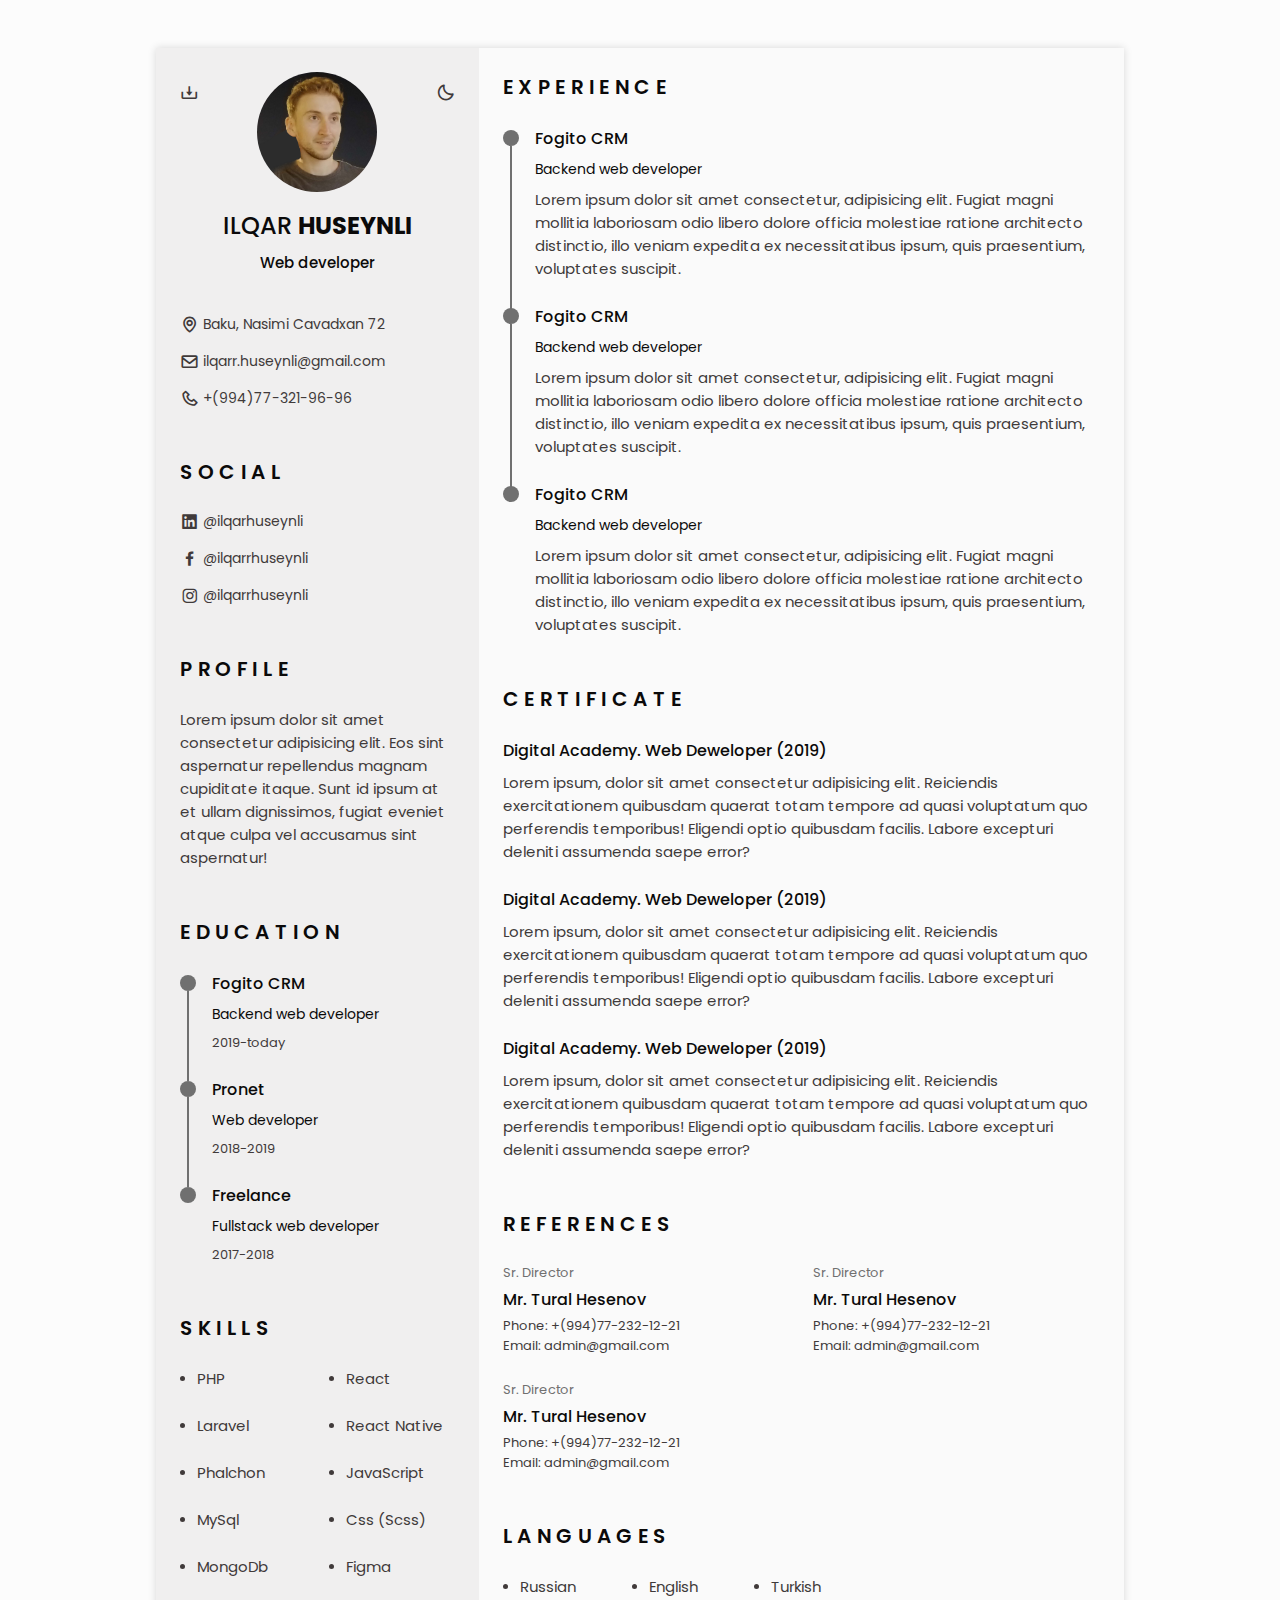
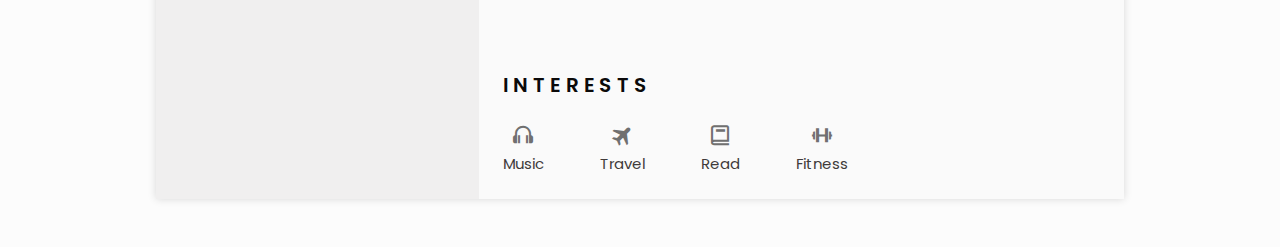
==== index.html @ d9e414d0 "first commit" ====
<!DOCTYPE html>
    <html lang="en">
    <head>
        <meta charset="UTF-8">
        <meta name="viewport" content="width=device-width, initial-scale=1.0">

        <!--========== BOX ICONS ==========-->
        <link rel="stylesheet" href="https://cdn.jsdelivr.net/npm/boxicons@latest/css/boxicons.min.css">

        <!--========== CSS ==========-->
        <link rel="stylesheet" href="assets/css/styles.css">

        <title>ILQAR HUSEYNLI resume cv</title>
    </head>
    <body>
        <!--========== HEADER ==========-->
        <header class="l-header" id="header">
            <nav class="nav bd-container">
                <a href="#" class="nav__logo">ILQAR</a>
                <div class="nav__menu" id="nav-menu">
                    <ul class="nav__list">
                        <li class="nav__item">
                            <a href="#home" class="nav__link active-link">
                                <i class="bx bx-home nav__icon"></i>Home
                            </a>
                        </li>
                        <li class="nav__item">
                            <a href="#profile" class="nav__link">
                                <i class="bx bx-user nav__icon"></i>Profile
                            </a>
                        </li>
                        <li class="nav__item">
                            <a href="#education" class="nav__link">
                                <i class="bx bx-book nav__icon"></i>Education
                            </a>
                        </li>
                        <li class="nav__item">
                            <a href="#skills" class="nav__link">
                                <i class="bx bx-receipt nav__icon"></i>Skills
                            </a>
                        </li>
                        <li class="nav__item">
                            <a href="#experience" class="nav__link">
                                <i class="bx bx-briefcase-alt nav__icon"></i>Experience
                            </a>
                        </li>
                        <li class="nav__item">
                            <a href="#certificates" class="nav__link">
                                <i class="bx bx-award nav__icon"></i>Certificates
                            </a>
                        </li>
                        <li class="nav__item">
                            <a href="#references" class="nav__link">
                                <i class="bx bx-link-external nav__icon"></i>References
                            </a>
                        </li>
                    </ul>
                </div>

                <div class="nav__toggle" id="nav-toggle">
                    <i class="bx bx-grid-alt"></i>
                </div>
            </nav>
        </header>
 
        <main class="l-main bd-container">
            <!-- All elements within this div, is generated in PDF -->
            <div class="resume" id="area-cv">
                <div class="resume__left">
                    <!--========== HOME ==========-->
                    <section class="home" id="home">

                        <div class="home__container section bd-grid">
                            <div class="home__data bd-grid">
                                <img src="/assets/img/M1.jpg" alt="profile" class="home__img" />

                                <h1 class="home__title">ILQAR <b>HUSEYNLI</b> </h1>

                                <h3 class="home__profession">Web developer</h3>

                                <div>
                                    <a download="" href="/assets/pdf/ilqarhuseynliResume.pdf" class="home__button-movil">Download</a>
                                </div>    
                            </div>


                            <div class="home__address bd-grid">
                                <span class="home__information">
                                    <i class="bx bx-map home__icon"></i> Baku, Nasimi Cavadxan 72
                                </span>
    
                                <span class="home__information">
                                    <i class="bx bx-envelope home__icon"></i> ilqarr.huseynli@gmail.com
                                </span>
    
                                <span class="home__information">
                                    <i class="bx bx-phone home__icon"></i> +(994)77-321-96-96
                                </span>
                            </div>
                        </div>

                        
                        <!-- Theme change button -->
                        <i class="bx bx-moon change-theme" title="Theme" id="theme-button"></i>
    
                        <!-- Button to generate and download the pdf. Available for desktop. -->
                        <i class="bx bx-download generate-pdf" title="Generate Pdf" id="resume-button"></i>

                    </section>          
                    
                    <!--========== SOCIAL ==========-->
                    <section class="social section">
                        <h2 class="section-title">SOCIAL</h2>

                        <div class="social__container bd-grid">
                            <a href="https://www.linkedin.com/in/ilqarhuseynli/" target="_blank" class="social__link ">
                                <i class="bx bxl-linkedin-square social__icon"></i> @ilqarhuseynli
                            </a>
                            <a href="https://www.facebook.com/ilqarrhuseynli/" target="_blank" class="social__link">
                                <i class="bx bxl-facebook social__icon"></i> @ilqarrhuseynli
                            </a>
                            <a href="https://www.instagram.com/ilqarrhuseynli/" target="_blank" class="social__link">
                                <i class="bx bxl-instagram social__icon"></i> @ilqarrhuseynli
                            </a>
                        </div>
                    </section>

                    <!--========== PROFILE ==========-->
                    <section class="profile section" id="profile">
                        <h2 class="section-title">Profile</h2>

                        <p class="profile__description">
                            Lorem ipsum dolor sit amet consectetur adipisicing elit. Eos sint aspernatur repellendus magnam cupiditate itaque. Sunt id ipsum at et ullam dignissimos, fugiat eveniet atque culpa vel accusamus sint aspernatur!
                        </p>
                    </section>
                    
                    <!--========== EDUCATION ==========-->
                    <section class="education section" id="education">
                        <h2 class="section-title">Education</h2>

                        <div class="education__container bd-grid">
                            <div class="education__content">
                                <div class="education__time">
                                    <span class="education__rounder"></span>
                                    <span class="education__line"></span>
                                </div>

                                <div class="bd-grid education__data">
                                    <h3 class="education__title">Fogito CRM</h3>
                                    <span class="education__studies">Backend web developer</span>
                                    <span class="education__year">2019-today</span>
                                </div>
                            </div>

                            <div class="education__content">
                                <div class="education__time">
                                    <span class="education__rounder"></span>
                                    <span class="education__line"></span>
                                </div>

                                <div class="bd-grid education__data">
                                    <h3 class="education__title">Pronet</h3>
                                    <span class="education__studies">Web developer</span>
                                    <span class="education__year">2018-2019</span>
                                </div>
                            </div>

                            <div class="education__content">
                                <div class="education__time">
                                    <span class="education__rounder"></span>
                                    <!-- <span class="education__line"></span> -->
                                </div>

                                <div class="bd-grid education__data">
                                    <h3 class="education__title">Freelance</h3>
                                    <span class="education__studies">Fullstack web developer</span>
                                    <span class="education__year">2017-2018</span>
                                </div>
                            </div>
                        </div>
                    </section>


                    <!--========== SKILLS  ==========-->
                    <section class="skills section" id="skills">
                        <h2 class="section-title">Skills</h2>

                        <div class="skills__content bd-grid">
                            <ul class="skills__data">
                                <li class="skills__name"><span class="skills__circle"></span> PHP</li>
                                <li class="skills__name"><span class="skills__circle"></span> Laravel</li>
                                <li class="skills__name"><span class="skills__circle"></span> Phalchon</li>
                                <li class="skills__name"><span class="skills__circle"></span> MySql</li>
                                <li class="skills__name"><span class="skills__circle"></span> MongoDb</li>
                            </ul>

                            <ul class="skills__data"> 
                                <li class="skills__name"><span class="skills__circle"></span> React</li>
                                <li class="skills__name"><span class="skills__circle"></span> React Native</li>
                                <li class="skills__name"><span class="skills__circle"></span> JavaScript</li>
                                <li class="skills__name"><span class="skills__circle"></span> Css (Scss)</li>
                                <li class="skills__name"><span class="skills__circle"></span> Figma</li>
                            </ul>
                        </div>
                    
                    </section>
                </div>

                <div class="resume__right">
                    <!--========== EXPERIENCE ==========-->
                    <section class="experience section" id="experience">
                        <h2 class="section-title">Experience</h2>

                        
                        <div class="experience__container bd-grid">
                            <div class="experience__content">
                                <div class="experience__time">
                                    <span class="experience__rounder"></span>
                                    <span class="experience__line"></span>
                                </div>

                                <div class="bd-grid experience__data">
                                    <h3 class="experience__title">Fogito CRM</h3>
                                    <span class="experience__company">Backend web developer</span>
                                    <p class="experience__description">Lorem ipsum dolor sit amet consectetur, adipisicing elit. Fugiat magni mollitia laboriosam odio libero dolore officia molestiae ratione architecto distinctio, illo veniam expedita ex necessitatibus ipsum, quis praesentium, voluptates suscipit.</p>
                                </div>
                            </div>
                            <div class="experience__content">
                                <div class="experience__time">
                                    <span class="experience__rounder"></span>
                                    <span class="experience__line"></span>
                                </div>

                                <div class="bd-grid experience__data">
                                    <h3 class="experience__title">Fogito CRM</h3>
                                    <span class="experience__company">Backend web developer</span>
                                    <p class="experience__description">Lorem ipsum dolor sit amet consectetur, adipisicing elit. Fugiat magni mollitia laboriosam odio libero dolore officia molestiae ratione architecto distinctio, illo veniam expedita ex necessitatibus ipsum, quis praesentium, voluptates suscipit.</p>
                                </div>
                            </div>
                            <div class="experience__content">
                                <div class="experience__time">
                                    <span class="experience__rounder"></span>
                                    <!-- <span class="experience__line"></span> -->
                                </div>

                                <div class="bd-grid experience__data">
                                    <h3 class="experience__title">Fogito CRM</h3>
                                    <span class="experience__company">Backend web developer</span>
                                    <p class="experience__description">Lorem ipsum dolor sit amet consectetur, adipisicing elit. Fugiat magni mollitia laboriosam odio libero dolore officia molestiae ratione architecto distinctio, illo veniam expedita ex necessitatibus ipsum, quis praesentium, voluptates suscipit.</p>
                                </div>
                            </div>

                            
                        </div>

                    </section>

                    <!--========== CERTIFICATES ==========-->
                    <section class="certificate section" id="certificates">
                        <h2 class="section-title">Certificate</h2>

                        <div class="certificate__container bd-grid">
                            <div class="certificate__content">
                                <h3 class="certificate__title">Digital Academy. Web Deweloper (2019) </h3>
                                <p class="certificate__description">
                                    Lorem ipsum, dolor sit amet consectetur adipisicing elit. Reiciendis exercitationem quibusdam quaerat totam tempore ad quasi voluptatum quo perferendis temporibus! Eligendi optio quibusdam facilis. Labore excepturi deleniti assumenda saepe error?
                                </p>
                            </div>
                            <div class="certificate__content">
                                <h3 class="certificate__title">Digital Academy. Web Deweloper (2019) </h3>
                                <p class="certificate__description">
                                    Lorem ipsum, dolor sit amet consectetur adipisicing elit. Reiciendis exercitationem quibusdam quaerat totam tempore ad quasi voluptatum quo perferendis temporibus! Eligendi optio quibusdam facilis. Labore excepturi deleniti assumenda saepe error?
                                </p>
                            </div>
                            <div class="certificate__content">
                                <h3 class="certificate__title">Digital Academy. Web Deweloper (2019) </h3>
                                <p class="certificate__description">
                                    Lorem ipsum, dolor sit amet consectetur adipisicing elit. Reiciendis exercitationem quibusdam quaerat totam tempore ad quasi voluptatum quo perferendis temporibus! Eligendi optio quibusdam facilis. Labore excepturi deleniti assumenda saepe error?
                                </p>
                            </div>
                        </div>
                        
                    </section>

                    <!--========== REFERENCES ==========-->
                    <section class="references section" id="references">
                        <h2 class="section-title">References</h2>
                        
                        <div class="references__container bd-grid">
                            <div class="references__content bd-grid">
                                <span class="references__subtitle">Sr. Director</span>
                                <h3 class="references__title">Mr. Tural Hesenov</h3>
                                <ul class="references__contact">
                                    <li>Phone: +(994)77-232-12-21</li>
                                    <li>Email: admin@gmail.com</li>
                                </ul>
                            </div>
                            <div class="references__content bd-grid">
                                <span class="references__subtitle">Sr. Director</span>
                                <h3 class="references__title">Mr. Tural Hesenov</h3>
                                <ul class="references__contact">
                                    <li>Phone: +(994)77-232-12-21</li>
                                    <li>Email: admin@gmail.com</li>
                                </ul>
                            </div>
                            <div class="references__content bd-grid">
                                <span class="references__subtitle">Sr. Director</span>
                                <h3 class="references__title">Mr. Tural Hesenov</h3>
                                <ul class="references__contact">
                                    <li>Phone: +(994)77-232-12-21</li>
                                    <li>Email: admin@gmail.com</li>
                                </ul>
                            </div>                             
                        </div>
                    </section>

                    <!--========== LANGUAGES ==========-->
                    <section class="languages section">
                        <h2 class="section-title">Languages</h2>
                        
                        <div class="languages__container">
                            <ul class="languages__content bd-grid">
                                <li class="languages__name">
                                    <span class="languages__circle"></span> Russian
                                </li>
                                <li class="languages__name">
                                    <span class="languages__circle"></span> English
                                </li>
                                <li class="languages__name">
                                    <span class="languages__circle"></span> Turkish
                                </li>
                            </ul>
                        </div>
                    </section>
                    
                    <!--========== INTERESTS ==========-->
                    <section class="interests section">
                        <h2 class="section-title">Interests</h2>
                        
                        <div class="interests__container bd-grid">
                            <div class="interests__content">
                                <i class="bx bx-headphone interests__icon"></i>
                                <span class="interests__name">Music</span>
                            </div>
                            <div class="interests__content">
                                <i class="bx bxs-plane-alt interests__icon"></i>
                                <span class="interests__name">Travel</span>
                            </div>
                            <div class="interests__content">
                                <i class="bx bx-book interests__icon"></i>
                                <span class="interests__name">Read</span>
                            </div>
                            <div class="interests__content">
                                <i class="bx bx-dumbbell interests__icon"></i>
                                <span class="interests__name">Fitness</span>
                            </div>
                        </div>
                    </section>
                </div>
            </div>        
        </main>

        <!--========== SCROLL TOP ==========-->
        <a href="#" class="scrolltop" id="scroll-top">
            <i class="bx bx-up-arrow-alt scrolltop__icon"></i>
        </a>

        <!--========== HTML2PDF ==========-->
        <script src="assets/js/html2pdf.bundle.min.js"></script>

        <!--========== MAIN JS ==========-->
        <script src="assets/js/main.js"></script>
    </body>
</html>
---- assets/css/styles.css ----
/*===== GOOGLE FONTS =====*/
@import url("https://fonts.googleapis.com/css2?family=Poppins:wght@400;500;600&display=swap");

/*===== VARIABLES CSS =====*/
:root {
  --header-height: 3rem;

  /*========== Colors ==========*/
  --title-color: #0b0a0a;
  --text-color: #403a3a;
  --text-color-light: #707070;
  --container-color: #fafafa;
  --container-color-alt: #f0efef;
  --body-color: #fcfcfc;

  /*========== Font and typography ==========*/
  --body-font: "Poppins", sans-serif;
  --h1-font-size: 1.5rem;
  --h2-font-size: 1.25rem;
  --h3-font-size: 1rem;
  --normal-font-size: 0.938rem;
  --small-font-size: 0.875rem;
  --smaller-font-size: 0.813rem;

  /*========== Font weight ==========*/
  --font-medium: 500;
  --font-semi-bold: 600;

  /*========== Margenes ==========*/
  --mb-1: 0.5rem;
  --mb-2: 1rem;
  --mb-3: 1.5rem;

  /*========== z index ==========*/
  --z-tooltip: 10;
  --z-fixed: 100;
}

/*========== BASE ==========*/
*,
::before,
::after {
  box-sizing: border-box;
}

html {
  scroll-behavior: smooth;
}

/*========== Variables Dark theme ==========*/
body.dark-theme {
  --title-color: #f2f2f2;
  --text-color: #bfbfbf;
  /* --text-color-light: #212121; */
  --container-color: #212121;
  --container-color-alt: #181616;
  --body-color: #2b2b2b;
}

/*========== Button Dark/Light ==========*/
.change-theme {
  position: absolute;
  right: 0;
  top: 2.2rem;
  display: flex;
  color: var(--text-color);
  font-size: 1.2rem;
  cursor: pointer;
}

.change-theme:hover {
  color: var(--title-color);
}

/*========== Font size variables to scale cv ==========*/
body.scale-cv {
  --h1-font-size: 0.938rem;
  --h2-font-size: 0.938rem;
  --h3-font-size: 0.875rem;
  --normal-font-size: 0.813rem;
  --small-font-size: 0.75rem;
  --smaller-font-size: 0.688rem;
}
/*========== Generate PDF button ==========*/
.generate-pdf {
  display: none;
  position: absolute;
  left: 0;
  top: 2.2rem;
  color: var(--text-color);
  font-size: 1.2rem;
  cursor: pointer;
}

.generate-pdf:hover {
  color: var(--title-color);
}

/*========== Classes modified to reduce size and print on A4 sheet ==========*/
.scale-cv .change-theme,
.scale-cv .generate-pdf {
  display: none;
}

.scale-cv .bd-container {
  max-width: 595px;
}

.scale-cv .section {
  padding: 1.5rem 0 0.8rem;
}

.scale-cv .section-title {
  margin-bottom: 0.75rem;
}

.scale-cv .resume__left,
.scale-cv .resume__right {
  padding: 0 1rem;
}

.scale-cv .home__img {
  height: 90px;
  width: 90px;
}

.scale-cv .home__container {
  gap: 1.5rem;
}

.scale-cv .home__data {
  gap: 0.25rem;
}

.scale-cv .home__address,
.scale-cv .social__container {
  gap: 0.75rem;
}

.scale-cv .home__icon,
.scale-cv .social__icon,
.scale-cv .interests__icon {
  font-size: 1rem;
}

.scale-cv .education__container,
.scale-cv .experience__container,
.scale-cv .certificate__container {
  gap: 1rem;
}

.scale-cv .education__time,
.scale-cv .experience__time {
  padding-right: 0.5rem;
}

.scale-cv .education__rounder,
.scale-cv .experience__rounder {
  width: 11px;
  height: 11px;
  margin-top: 0.22rem;
}

.scale-cv .education__line,
.scale-cv .experience__line {
  width: 1px;
  height: 110%;
  transform: translate(5px, 0);
}

.scale-cv .education__data,
.scale-cv .experience__data {
  gap: 0.25rem;
}

.scale-cv .skills__name {
  margin-bottom: var(--mb-1);
}

.scale-cv .interests__container {
  column-gap: 2.5rem;
}

/* scale classes end */

body {
  margin: 0 0 var(--header-height) 0;
  padding: 0;
  font-family: var(--body-font);
  font-size: var(--normal-font-size);
  background-color: var(--body-color);
  color: var(--text-color);
}

h1,
h2,
h3,
ul,
p {
  margin: 0;
}

h1,
h2,
h3 {
  color: var(--title-color);
  font-weight: var(--font-medium);
}

ul {
  padding: 0;
  list-style: none;
}

a {
  text-decoration: none;
}

img {
  max-width: 100%;
  height: auto;
}

.section {
  padding: 1.5rem 0;
}

.section-title {
  font-size: var(--h2-font-size);
  color: var(--title-color);
  font-weight: var(--font-semi-bold);
  text-transform: uppercase;
  letter-spacing: 0.35rem;
  text-align: center;
  margin-bottom: var(--mb-3);
}

/*========== CLASS CSS ==========*/

/*========== LAYOUT ==========*/
.bd-container {
  max-width: 968px;
  width: calc(100% - 3rem);
  margin-left: var(--mb-3);
  margin-right: var(--mb-3);
}

.bd-grid {
  display: grid;
  gap: 1.5rem;
}

.l-header {
  width: 100%;
  position: fixed;
  bottom: 0;
  left: 0;
  z-index: var(--z-fixed);
  background-color: var(--body-color);
  box-shadow: 0 -1px 4px rgba(0, 0, 0, 0.1);
  transition: 0.3s;
}

/*========== NAV ==========*/

.nav {
  height: var(--header-height);
  display: flex;
  justify-content: space-between;
  align-items: center;
}

@media screen and (max-width: 968px) {
  .nav__menu {
    position: fixed;
    bottom: -100%;
    left: 0;
    width: 100%;
    padding: 2rem 1.5rem;
    background-color: var(--body-color);
    box-shadow: 0 1px 4px rgba(0, 0, 0, 0.1);
    border-radius: 1rem 1rem 0 0;
    z-index: var(--z-fixed);
    transition: 0.3s;
  }
}

.nav__logo,
.nav__toggle {
  color: var(--title-color);
  font-weight: var(--font-medium);
}

.nav__toggle {
  font-size: 1.2rem;
  cursor: pointer;
}

.nav__item {
  text-align: center;
}

.nav__list {
  display: grid;
  gap: 2rem;
  grid-template-columns: repeat(3, 1fr);
}

.nav__link {
  display: flex;
  flex-direction: column;
  font-size: var(--smaller-font-size);
  color: var(--text-color-light);
  font-weight: var(--font-medium);
}

.nav__link:hover {
  color: var(--text-color);
}

.nav__icon {
  font-size: 1.2rem;
  margin-bottom: var(--mb-1);
}

/* Show menu */
.show-menu {
  bottom: var(--header-height);
}

/* Active menu link */
.active-link {
  color: var(--title-color);
}
/*========== HOME ==========*/
.home {
  position: relative;
}

.home__container {
  gap: 3rem;
}

.home__data {
  gap: 0.5rem;
  text-align: center;
}

.home__img {
  width: 120px;
  height: 120px;
  border-radius: 50%;
  justify-self: center;
  margin-bottom: var(--mb-1);
}

.home__title {
  font-size: var(--h1-font-size);
}

.home__profession {
  font-size: var(--normal-font-size);
  margin-bottom: var(--mb-1);
}

.home__address {
  gap: 1rem;
}

.home__information {
  display: flex;
  align-items: center;
  font-size: var(--small-font-size);
}

.home__icon {
  font-size: 1.2rem;
  margin-right: 0.25rem;
}

.home__button-movil {
  display: inline-block;
  color: var(--title-color);
  border: 2px solid var(--text-color);
  padding: 1rem 2rem;
  border-radius: 0.25rem;
  transition: 0.3s;
  font-weight: var(--font-medium);
  margin-top: var(--mb-3);
}

.home__button-movil:hover {
  background-color: var(--text-color);
  color: var(--container-color);
}
/*========== SOCIAL ==========*/

.social__container {
  gap: 1rem;
  grid-template-columns: max-content;
}

.social__link {
  display: inline-flex;
  align-items: center;
  font-size: var(--small-font-size);
  color: var(--text-color);
}

.social__link:hover {
  color: var(--title-color);
}

.social__icon {
  font-size: 1.2rem;
  margin-right: 0.25rem;
}

/*========== PROFILE ==========*/
.profile__description {
  text-align: center;
}

/*========== EDUCATION AND EXPERIENCE ==========*/
.education__content,
.experience__content {
  display: flex;
}

.education__time,
.experience__time {
  padding-right: 1rem;
}

.education__rounder,
.experience__rounder {
  position: relative;
  display: block;
  width: 16px;
  height: 16px;
  background-color: var(--text-color-light);
  border-radius: 50%;
  margin-top: 0.25rem;
}

.education__line,
.experience__line {
  display: block;
  width: 2px;
  height: 110%;
  background-color: var(--text-color-light);
  transform: translate(7px, 0);
}

.education__data,
.experience__data {
  gap: 0.5rem;
}

.education__title,
.experience__title {
  font-size: var(--h3-font-size);
}

.education__studies,
.experience__company {
  font-size: var(--small-font-size);
  color: var(--title-color);
}

.education__year {
  font-size: var(--smaller-font-size);
}
/*========== SKILLS AND LANGUAGES ==========*/

.languages__content,
.skills__content {
  grid-template-columns: repeat(2, 1fr);
}

.skills__data {
  gap: 0;
}

.languages__content {
  gap: 0;
}

.languages__name,
.skills__name {
  display: flex;
  align-items: center;
  margin-bottom: var(--mb-3);
}

.languages__circle,
.skills__circle {
  display: inline-block;
  height: 5px;
  width: 5px;
  background-color: var(--text-color);
  border-radius: 50%;
  margin-right: 0.75rem;
}

/*========== CERTIFICATES ==========*/
.certificate__title {
  font-size: var(--h3-font-size);
  margin-bottom: var(--mb-1);
}

/*========== REFERENCES ==========*/
.references__content {
  gap: 0.25rem;
}

.references__subtitle {
  color: var(--text-color-light);
}

.references__contact,
.references__subtitle {
  font-size: var(--smaller-font-size);
}

.references__title {
  font-size: var(--h3-font-size);
}

/*========== INTERESTS ==========*/

.interests__container {
  grid-template-columns: repeat(3, 1fr);
}

.interests__content {
  display: flex;
  flex-direction: column;
  align-items: center;
}

.interests__icon {
  font-size: 1.5rem;
  color: var(--text-color-light);
  margin-bottom: 0.25rem;
}

/* Scroll top */
.scrolltop {
  position: fixed;
  right: 1rem;
  bottom: -20%;
  display: flex;
  align-items: center;
  justify-self: center;
  padding: 0.3rem;
  background-color: var(--container-color-alt);
  border-radius: 0.4rem;
  z-index: var(--z-tooltip);
  transition: 0.4s;
}

.scrolltop__icon {
  font-size: 1.2rem;
  color: var(--text-color);
}

.show-scroll {
  visibility: visible;
  bottom: 5rem;
}

/*========== MEDIA QUERIES ==========*/
/* For small devices, menu two columns */
@media screen and (max-width: 320px) {
  .nav__list {
    grid-template-columns: repeat(2, 1fr);
    gap: 1rem, 0.5rem;
  }
}

/* Classes modified for large screen size */
@media screen and (min-width: 968px) {
  body {
    margin: 3rem 0;
  }

  .bd-container {
    margin-left: auto;
    margin-right: auto;
  }

  .l-header,
  .scrolltop {
    display: none;
  }

  .resume {
    display: grid;
    grid-template-columns: 0.5fr 1fr;
    background-color: var(--container-color);
    box-shadow: 0 0 8px rgba(13, 12, 12, 0.15);
  }

  .resume__left {
    background-color: var(--container-color-alt);
  }

  .resume__left,
  .resume__right {
    padding: 0 1.5rem;
  }

  .section-title,
  .profile__description {
    text-align: initial;
  }

  .home__container {
    gap: 1.5rem;
  }

  .home__button-movil {
    display: none;
  }

  .references__container {
    grid-template-columns: repeat(2, 1fr);
  }

  .languages__content {
    grid-template-columns: repeat(3, max-content);
    column-gap: 3.5rem;
  }

  .interests__container {
    grid-template-columns: repeat(4, max-content);
    column-gap: 3.5rem;
  }

  .generate-pdf {
    display: inline-block;
  }
}
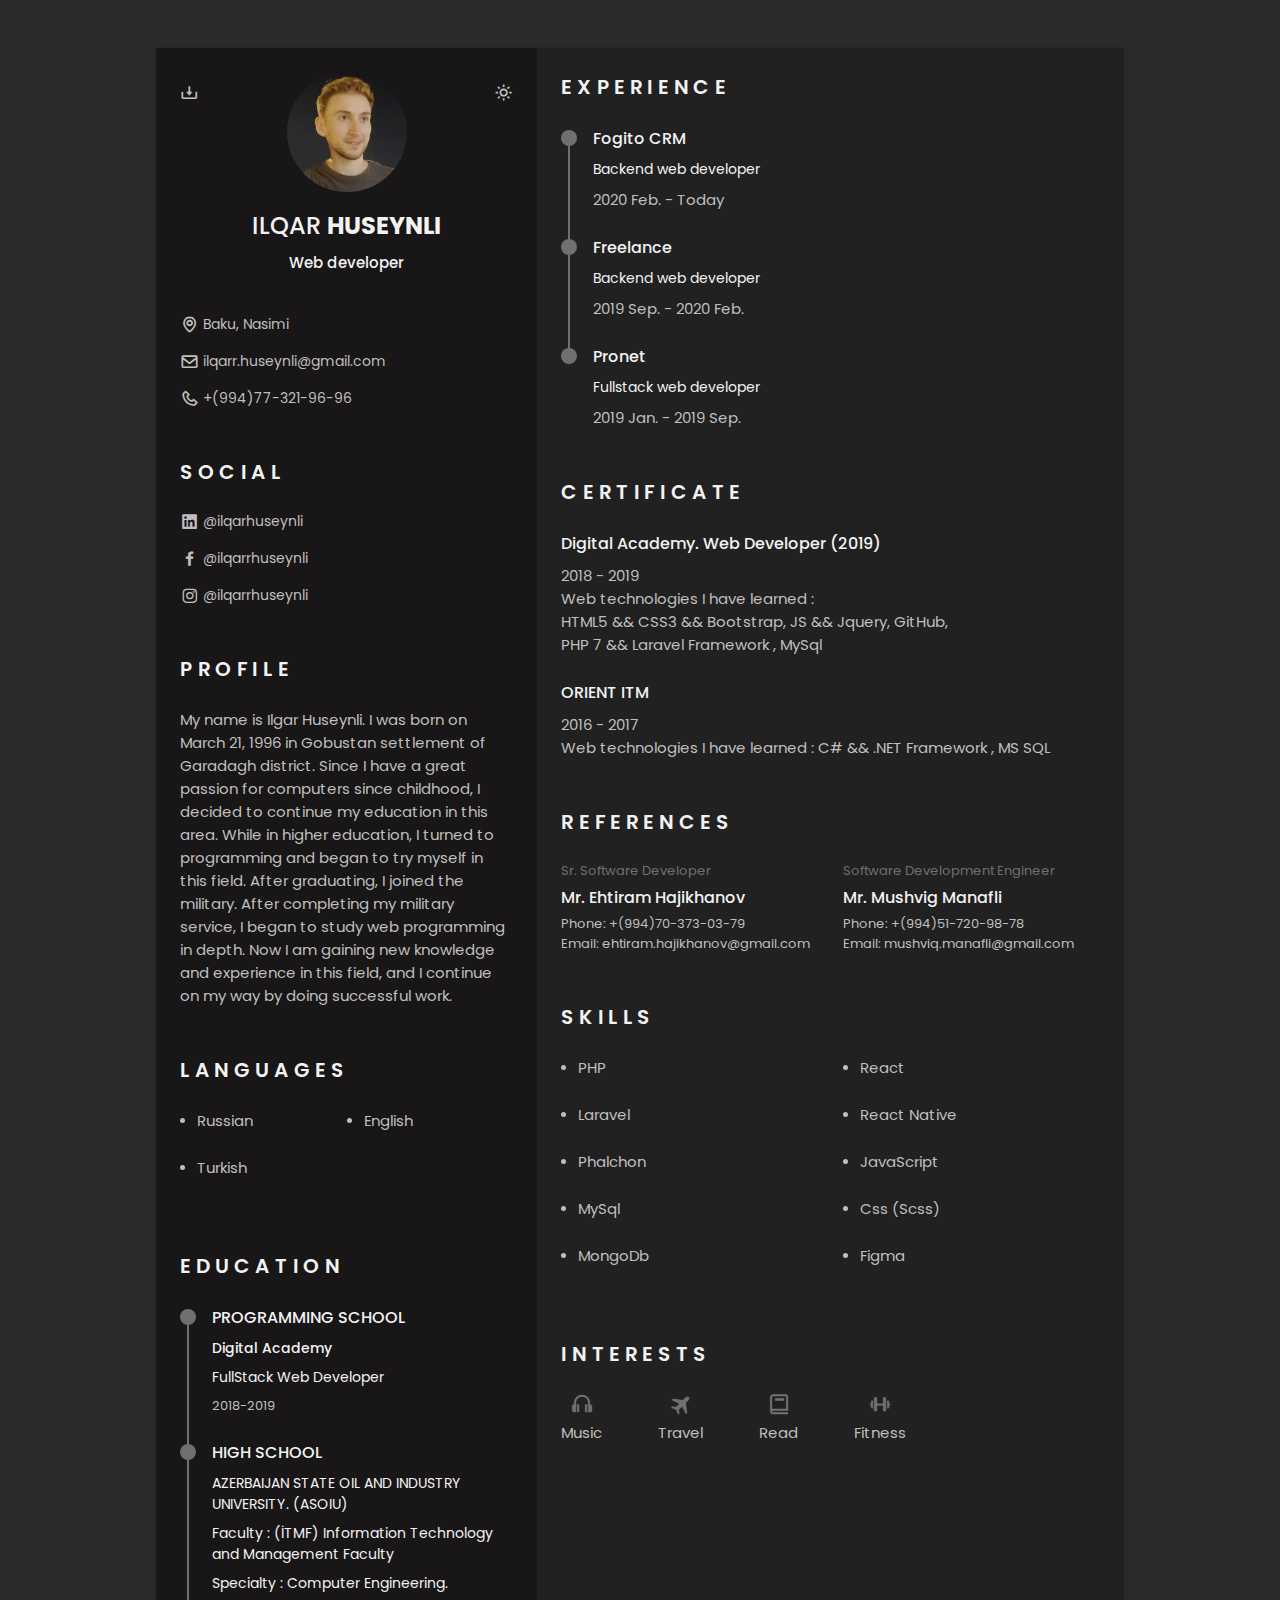
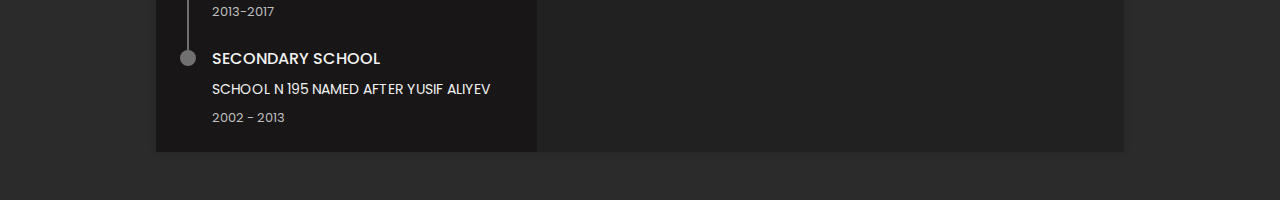
==== commit 1e6884ea: "Last changes." ====
--- a/index.html
+++ b/index.html
@@ -12,7 +12,7 @@
 
         <title>ILQAR HUSEYNLI resume cv</title>
     </head>
-    <body>
+    <body class="dark-theme">
         <!--========== HEADER ==========-->
         <header class="l-header" id="header">
             <nav class="nav bd-container">
@@ -72,7 +72,7 @@
 
                         <div class="home__container section bd-grid">
                             <div class="home__data bd-grid">
-                                <img src="/assets/img/M1.jpg" alt="profile" class="home__img" />
+                                <img src="/assets/img/main_profile.jpg" alt="profile" class="home__img" />
 
                                 <h1 class="home__title">ILQAR <b>HUSEYNLI</b> </h1>
 
@@ -86,22 +86,24 @@
 
                             <div class="home__address bd-grid">
                                 <span class="home__information">
-                                    <i class="bx bx-map home__icon"></i> Baku, Nasimi Cavadxan 72
+                                    <a target="_blank" class="info__link" href="https://www.google.com/maps/place/Nasimi,+Baku,+Azerbaijan/@40.4145819,49.8029722,12.36z/data=!4m5!3m4!1s0x40307d79869956a3:0x9f949d3fb038a1f0!8m2!3d40.3925716!4d49.8315374">
+                                        <i class="bx bx-map home__icon"></i> Baku, Nasimi
+                                    </a>
+                                </span>
+
+                                <span class="home__information">
+                                    <a class="info__link" href="mailto:ilqarr.huseynli@gmail.com"><i class="bx bx-envelope home__icon"></i> ilqarr.huseynli@gmail.com</a>
                                 </span>
     
                                 <span class="home__information">
-                                    <i class="bx bx-envelope home__icon"></i> ilqarr.huseynli@gmail.com
-                                </span>
-    
-                                <span class="home__information">
-                                    <i class="bx bx-phone home__icon"></i> +(994)77-321-96-96
+                                    <a class="info__link" href="tel:+(994)77-321-96-96"><i class="bx bx-phone home__icon"></i> +(994)77-321-96-96</a>
                                 </span>
                             </div>
                         </div>
 
                         
                         <!-- Theme change button -->
-                        <i class="bx bx-moon change-theme" title="Theme" id="theme-button"></i>
+                        <i class="bx bx-moon change-theme bx-sun" title="Theme" id="theme-button"></i>
     
                         <!-- Button to generate and download the pdf. Available for desktop. -->
                         <i class="bx bx-download generate-pdf" title="Generate Pdf" id="resume-button"></i>
@@ -130,194 +132,22 @@
                         <h2 class="section-title">Profile</h2>
 
                         <p class="profile__description">
-                            Lorem ipsum dolor sit amet consectetur adipisicing elit. Eos sint aspernatur repellendus magnam cupiditate itaque. Sunt id ipsum at et ullam dignissimos, fugiat eveniet atque culpa vel accusamus sint aspernatur!
+                            My name is Ilgar Huseynli.
+                            I was born on March 21, 1996 in Gobustan settlement of Garadagh district.
+                            Since I have a great passion for computers since childhood,
+                            I decided to continue my education in this area.
+                            While in higher education, I turned to programming and began to try myself in this field.
+                            After graduating, I joined the military.
+                            After completing my military service, I began to study web programming in depth.
+                            Now I am gaining new knowledge and experience in this field,
+                            and I continue on my way by doing successful work.
                         </p>
-                    </section>
-                    
-                    <!--========== EDUCATION ==========-->
-                    <section class="education section" id="education">
-                        <h2 class="section-title">Education</h2>
-
-                        <div class="education__container bd-grid">
-                            <div class="education__content">
-                                <div class="education__time">
-                                    <span class="education__rounder"></span>
-                                    <span class="education__line"></span>
-                                </div>
-
-                                <div class="bd-grid education__data">
-                                    <h3 class="education__title">Fogito CRM</h3>
-                                    <span class="education__studies">Backend web developer</span>
-                                    <span class="education__year">2019-today</span>
-                                </div>
-                            </div>
-
-                            <div class="education__content">
-                                <div class="education__time">
-                                    <span class="education__rounder"></span>
-                                    <span class="education__line"></span>
-                                </div>
-
-                                <div class="bd-grid education__data">
-                                    <h3 class="education__title">Pronet</h3>
-                                    <span class="education__studies">Web developer</span>
-                                    <span class="education__year">2018-2019</span>
-                                </div>
-                            </div>
-
-                            <div class="education__content">
-                                <div class="education__time">
-                                    <span class="education__rounder"></span>
-                                    <!-- <span class="education__line"></span> -->
-                                </div>
-
-                                <div class="bd-grid education__data">
-                                    <h3 class="education__title">Freelance</h3>
-                                    <span class="education__studies">Fullstack web developer</span>
-                                    <span class="education__year">2017-2018</span>
-                                </div>
-                            </div>
-                        </div>
-                    </section>
-
-
-                    <!--========== SKILLS  ==========-->
-                    <section class="skills section" id="skills">
-                        <h2 class="section-title">Skills</h2>
-
-                        <div class="skills__content bd-grid">
-                            <ul class="skills__data">
-                                <li class="skills__name"><span class="skills__circle"></span> PHP</li>
-                                <li class="skills__name"><span class="skills__circle"></span> Laravel</li>
-                                <li class="skills__name"><span class="skills__circle"></span> Phalchon</li>
-                                <li class="skills__name"><span class="skills__circle"></span> MySql</li>
-                                <li class="skills__name"><span class="skills__circle"></span> MongoDb</li>
-                            </ul>
-
-                            <ul class="skills__data"> 
-                                <li class="skills__name"><span class="skills__circle"></span> React</li>
-                                <li class="skills__name"><span class="skills__circle"></span> React Native</li>
-                                <li class="skills__name"><span class="skills__circle"></span> JavaScript</li>
-                                <li class="skills__name"><span class="skills__circle"></span> Css (Scss)</li>
-                                <li class="skills__name"><span class="skills__circle"></span> Figma</li>
-                            </ul>
-                        </div>
-                    
-                    </section>
-                </div>
-
-                <div class="resume__right">
-                    <!--========== EXPERIENCE ==========-->
-                    <section class="experience section" id="experience">
-                        <h2 class="section-title">Experience</h2>
-
-                        
-                        <div class="experience__container bd-grid">
-                            <div class="experience__content">
-                                <div class="experience__time">
-                                    <span class="experience__rounder"></span>
-                                    <span class="experience__line"></span>
-                                </div>
-
-                                <div class="bd-grid experience__data">
-                                    <h3 class="experience__title">Fogito CRM</h3>
-                                    <span class="experience__company">Backend web developer</span>
-                                    <p class="experience__description">Lorem ipsum dolor sit amet consectetur, adipisicing elit. Fugiat magni mollitia laboriosam odio libero dolore officia molestiae ratione architecto distinctio, illo veniam expedita ex necessitatibus ipsum, quis praesentium, voluptates suscipit.</p>
-                                </div>
-                            </div>
-                            <div class="experience__content">
-                                <div class="experience__time">
-                                    <span class="experience__rounder"></span>
-                                    <span class="experience__line"></span>
-                                </div>
-
-                                <div class="bd-grid experience__data">
-                                    <h3 class="experience__title">Fogito CRM</h3>
-                                    <span class="experience__company">Backend web developer</span>
-                                    <p class="experience__description">Lorem ipsum dolor sit amet consectetur, adipisicing elit. Fugiat magni mollitia laboriosam odio libero dolore officia molestiae ratione architecto distinctio, illo veniam expedita ex necessitatibus ipsum, quis praesentium, voluptates suscipit.</p>
-                                </div>
-                            </div>
-                            <div class="experience__content">
-                                <div class="experience__time">
-                                    <span class="experience__rounder"></span>
-                                    <!-- <span class="experience__line"></span> -->
-                                </div>
-
-                                <div class="bd-grid experience__data">
-                                    <h3 class="experience__title">Fogito CRM</h3>
-                                    <span class="experience__company">Backend web developer</span>
-                                    <p class="experience__description">Lorem ipsum dolor sit amet consectetur, adipisicing elit. Fugiat magni mollitia laboriosam odio libero dolore officia molestiae ratione architecto distinctio, illo veniam expedita ex necessitatibus ipsum, quis praesentium, voluptates suscipit.</p>
-                                </div>
-                            </div>
-
-                            
-                        </div>
-
-                    </section>
-
-                    <!--========== CERTIFICATES ==========-->
-                    <section class="certificate section" id="certificates">
-                        <h2 class="section-title">Certificate</h2>
-
-                        <div class="certificate__container bd-grid">
-                            <div class="certificate__content">
-                                <h3 class="certificate__title">Digital Academy. Web Deweloper (2019) </h3>
-                                <p class="certificate__description">
-                                    Lorem ipsum, dolor sit amet consectetur adipisicing elit. Reiciendis exercitationem quibusdam quaerat totam tempore ad quasi voluptatum quo perferendis temporibus! Eligendi optio quibusdam facilis. Labore excepturi deleniti assumenda saepe error?
-                                </p>
-                            </div>
-                            <div class="certificate__content">
-                                <h3 class="certificate__title">Digital Academy. Web Deweloper (2019) </h3>
-                                <p class="certificate__description">
-                                    Lorem ipsum, dolor sit amet consectetur adipisicing elit. Reiciendis exercitationem quibusdam quaerat totam tempore ad quasi voluptatum quo perferendis temporibus! Eligendi optio quibusdam facilis. Labore excepturi deleniti assumenda saepe error?
-                                </p>
-                            </div>
-                            <div class="certificate__content">
-                                <h3 class="certificate__title">Digital Academy. Web Deweloper (2019) </h3>
-                                <p class="certificate__description">
-                                    Lorem ipsum, dolor sit amet consectetur adipisicing elit. Reiciendis exercitationem quibusdam quaerat totam tempore ad quasi voluptatum quo perferendis temporibus! Eligendi optio quibusdam facilis. Labore excepturi deleniti assumenda saepe error?
-                                </p>
-                            </div>
-                        </div>
-                        
-                    </section>
-
-                    <!--========== REFERENCES ==========-->
-                    <section class="references section" id="references">
-                        <h2 class="section-title">References</h2>
-                        
-                        <div class="references__container bd-grid">
-                            <div class="references__content bd-grid">
-                                <span class="references__subtitle">Sr. Director</span>
-                                <h3 class="references__title">Mr. Tural Hesenov</h3>
-                                <ul class="references__contact">
-                                    <li>Phone: +(994)77-232-12-21</li>
-                                    <li>Email: admin@gmail.com</li>
-                                </ul>
-                            </div>
-                            <div class="references__content bd-grid">
-                                <span class="references__subtitle">Sr. Director</span>
-                                <h3 class="references__title">Mr. Tural Hesenov</h3>
-                                <ul class="references__contact">
-                                    <li>Phone: +(994)77-232-12-21</li>
-                                    <li>Email: admin@gmail.com</li>
-                                </ul>
-                            </div>
-                            <div class="references__content bd-grid">
-                                <span class="references__subtitle">Sr. Director</span>
-                                <h3 class="references__title">Mr. Tural Hesenov</h3>
-                                <ul class="references__contact">
-                                    <li>Phone: +(994)77-232-12-21</li>
-                                    <li>Email: admin@gmail.com</li>
-                                </ul>
-                            </div>                             
-                        </div>
                     </section>
 
                     <!--========== LANGUAGES ==========-->
                     <section class="languages section">
                         <h2 class="section-title">Languages</h2>
-                        
+
                         <div class="languages__container">
                             <ul class="languages__content bd-grid">
                                 <li class="languages__name">
@@ -332,7 +162,232 @@
                             </ul>
                         </div>
                     </section>
-                    
+
+
+                    <!--========== EDUCATION ==========-->
+                    <section class="education section" id="education">
+                        <h2 class="section-title">Education</h2>
+
+                        <div class="education__container bd-grid">
+                            <div class="education__content">
+                                <div class="education__time">
+                                    <span class="education__rounder"></span>
+                                    <span class="education__line"></span>
+                                </div>
+
+                                <div class="bd-grid education__data">
+                                    <h3 class="education__title">PROGRAMMING SCHOOL</h3>
+                                    <h3 class="education__studies">Digital Academy</h3>
+                                    <span class="education__studies">FullStack Web Developer</span>
+                                    <span class="education__year">2018-2019</span>
+                                </div>
+                            </div>
+
+                            <div class="education__content">
+                                <div class="education__time">
+                                    <span class="education__rounder"></span>
+                                    <span class="education__line"></span>
+                                </div>
+
+                                <div class="bd-grid education__data">
+                                    <h3 class="education__title">HIGH SCHOOL</h3>
+                                    <span class="education__studies">AZERBAIJAN STATE OIL AND INDUSTRY UNIVERSITY. (ASOIU)</span>
+                                    <span class="education__studies">Faculty : (İTMF) Information Technology and Management Faculty</span>
+                                    <span class="education__studies">Specialty : Computer Engineering.</span>
+                                    <span class="education__year">2013-2017</span>
+                                </div>
+                            </div>
+
+                            <div class="education__content">
+                                <div class="education__time">
+                                    <span class="education__rounder"></span>
+                                    <!-- <span class="education__line"></span> -->
+                                </div>
+
+                                <div class="bd-grid education__data">
+                                    <h3 class="education__title">SECONDARY SCHOOL</h3>
+                                    <span class="education__studies">SCHOOL N 195 NAMED AFTER YUSIF ALIYEV</span>
+                                    <span class="education__year">2002 - 2013</span>
+                                </div>
+                            </div>
+                        </div>
+                    </section>
+
+                </div>
+
+                <div class="resume__right">
+                    <!--========== EXPERIENCE ==========-->
+                    <section class="experience section" id="experience">
+                        <h2 class="section-title">Experience</h2>
+
+
+<!--                        <div class="education__container bd-grid">-->
+<!--                            <div class="education__content">-->
+<!--                                <div class="education__time">-->
+<!--                                    <span class="education__rounder"></span>-->
+<!--                                    <span class="education__line"></span>-->
+<!--                                </div>-->
+
+<!--                                <div class="bd-grid education__data">-->
+<!--                                    <h3 class="education__title">Fogito CRM</h3>-->
+<!--                                    <span class="education__studies">Backend web developer</span>-->
+<!--                                    <span class="education__year">2019-today</span>-->
+<!--                                </div>-->
+<!--                            </div>-->
+
+<!--                            <div class="education__content">-->
+<!--                                <div class="education__time">-->
+<!--                                    <span class="education__rounder"></span>-->
+<!--                                    <span class="education__line"></span>-->
+<!--                                </div>-->
+
+<!--                                <div class="bd-grid education__data">-->
+<!--                                    <h3 class="education__title">Pronet</h3>-->
+<!--                                    <span class="education__studies">Web developer</span>-->
+<!--                                    <span class="education__year">2018-2019</span>-->
+<!--                                </div>-->
+<!--                            </div>-->
+
+<!--                            <div class="education__content">-->
+<!--                                <div class="education__time">-->
+<!--                                    <span class="education__rounder"></span>-->
+<!--                                    &lt;!&ndash; <span class="education__line"></span> &ndash;&gt;-->
+<!--                                </div>-->
+
+<!--                                <div class="bd-grid education__data">-->
+<!--                                    <h3 class="education__title">Freelance</h3>-->
+<!--                                    <span class="education__studies">Fullstack web developer</span>-->
+<!--                                    <span class="education__year">2017-2018</span>-->
+<!--                                </div>-->
+<!--                            </div>-->
+
+                        
+                        <div class="experience__container bd-grid">
+                            <div class="experience__content">
+                                <div class="experience__time">
+                                    <span class="experience__rounder"></span>
+                                    <span class="experience__line"></span>
+                                </div>
+
+                                <div class="bd-grid experience__data">
+                                    <h3 class="experience__title">Fogito CRM</h3>
+                                    <span class="experience__company">Backend web developer</span>
+<!--                                    <p class="experience__description"></p>-->
+                                    <p class="experience__description">2020 Feb. - Today</p>
+                                </div>
+                            </div>
+                            <div class="experience__content">
+                                <div class="experience__time">
+                                    <span class="experience__rounder"></span>
+                                    <span class="experience__line"></span>
+                                </div>
+
+                                <div class="bd-grid experience__data">
+                                    <h3 class="experience__title">Freelance</h3>
+                                    <span class="experience__company">Backend web developer</span>
+<!--                                    <p class="experience__description">Lorem ipsum dolor sit amet consectetur, adipisicing elit. Fugiat magni mollitia laboriosam odio libero dolore officia molestiae ratione architecto distinctio, illo veniam expedita ex necessitatibus ipsum, quis praesentium, voluptates suscipit.</p>-->
+                                    <p class="experience__description">2019 Sep. - 2020 Feb.</p>
+                                </div>
+                            </div>
+                            <div class="experience__content">
+                                <div class="experience__time">
+                                    <span class="experience__rounder"></span>
+                                    <!-- <span class="experience__line"></span> -->
+                                </div>
+
+                                <div class="bd-grid experience__data">
+                                    <h3 class="experience__title">Pronet</h3>
+                                    <span class="experience__company">Fullstack web developer</span>
+<!--                                    <p class="experience__description">Lorem ipsum dolor sit amet consectetur, adipisicing elit. Fugiat magni mollitia laboriosam odio libero dolore officia molestiae ratione architecto distinctio, illo veniam expedita ex necessitatibus ipsum, quis praesentium, voluptates suscipit.</p>-->
+                                    <p class="experience__description">2019 Jan. - 2019 Sep.</p>
+                                </div>
+                            </div>
+
+                            
+                        </div>
+
+                    </section>
+
+                    <!--========== CERTIFICATES ==========-->
+                    <section class="certificate section" id="certificates">
+                        <h2 class="section-title">Certificate</h2>
+
+                        <div class="certificate__container bd-grid">
+
+                            <div class="certificate__content">
+                                <h3 class="certificate__title">Digital Academy. Web Developer (2019) </h3>
+                                <p class="certificate__description"> 2018 - 2019 </p>
+                                <p class="certificate__description">
+                                    Web technologies I have learned :
+                                    <br>
+                                    HTML5 && CSS3 && Bootstrap, JS && Jquery, GitHub,
+                                    <br>
+                                    PHP 7 && Laravel Framework , MySql
+                                </p>
+                            </div>
+
+
+                            <div class="certificate__content">
+                                <h3 class="certificate__title">ORIENT ITM </h3>
+                                <p class="certificate__description"> 2016 - 2017 </p>
+                                <p class="certificate__description">
+                                    Web technologies I have learned :
+                                    C# &&  .NET Framework , MS SQL
+                                </p>
+                            </div>
+
+                        </div>
+                        
+                    </section>
+
+                    <!--========== REFERENCES ==========-->
+                    <section class="references section" id="references">
+                        <h2 class="section-title">References</h2>
+                        
+                        <div class="references__container bd-grid">
+                            <div class="references__content bd-grid">
+                                <span class="references__subtitle">Sr. Software Developer</span>
+                                <h3 class="references__title">Mr. Ehtiram Hajikhanov</h3>
+                                <ul class="references__contact">
+                                    <li>Phone: +(994)70-373-03-79</li>
+                                    <li>Email: ehtiram.hajikhanov@gmail.com</li>
+                                </ul>
+                            </div>
+                            <div class="references__content bd-grid">
+                                <span class="references__subtitle">Software Development Engineer</span>
+                                <h3 class="references__title">Mr. Mushvig Manafli</h3>
+                                <ul class="references__contact">
+                                    <li>Phone: +(994)51-720-98-78</li>
+                                    <li>Email: mushviq.manafli@gmail.com</li>
+                                </ul>
+                            </div>
+                        </div>
+                    </section>
+
+                    <!--========== SKILLS  ==========-->
+                    <section class="skills section" id="skills">
+                        <h2 class="section-title">Skills</h2>
+
+                        <div class="skills__content bd-grid">
+                            <ul class="skills__data">
+                                <li class="skills__name"><span class="skills__circle"></span> PHP</li>
+                                <li class="skills__name"><span class="skills__circle"></span> Laravel</li>
+                                <li class="skills__name"><span class="skills__circle"></span> Phalchon</li>
+                                <li class="skills__name"><span class="skills__circle"></span> MySql</li>
+                                <li class="skills__name"><span class="skills__circle"></span> MongoDb</li>
+                            </ul>
+
+                            <ul class="skills__data">
+                                <li class="skills__name"><span class="skills__circle"></span> React</li>
+                                <li class="skills__name"><span class="skills__circle"></span> React Native</li>
+                                <li class="skills__name"><span class="skills__circle"></span> JavaScript</li>
+                                <li class="skills__name"><span class="skills__circle"></span> Css (Scss)</li>
+                                <li class="skills__name"><span class="skills__circle"></span> Figma</li>
+                            </ul>
+                        </div>
+
+                    </section>
+
                     <!--========== INTERESTS ==========-->
                     <section class="interests section">
                         <h2 class="section-title">Interests</h2>
--- a/assets/css/styles.css
+++ b/assets/css/styles.css
@@ -400,6 +400,7 @@
   grid-template-columns: max-content;
 }
 
+.info__link,
 .social__link {
   display: inline-flex;
   align-items: center;
@@ -575,7 +576,7 @@
 @media screen and (max-width: 320px) {
   .nav__list {
     grid-template-columns: repeat(2, 1fr);
-    gap: 1rem, 0.5rem;
+    gap: 1rem;
   }
 }
 
@@ -597,7 +598,7 @@
 
   .resume {
     display: grid;
-    grid-template-columns: 0.5fr 1fr;
+    grid-template-columns: 0.65fr 1fr;
     background-color: var(--container-color);
     box-shadow: 0 0 8px rgba(13, 12, 12, 0.15);
   }
@@ -628,10 +629,10 @@
     grid-template-columns: repeat(2, 1fr);
   }
 
-  .languages__content {
-    grid-template-columns: repeat(3, max-content);
-    column-gap: 3.5rem;
-  }
+  /*.languages__content {*/
+  /*  grid-template-columns: repeat(3, max-content);*/
+  /*  column-gap: 3.5rem;*/
+  /*}*/
 
   .interests__container {
     grid-template-columns: repeat(4, max-content);
